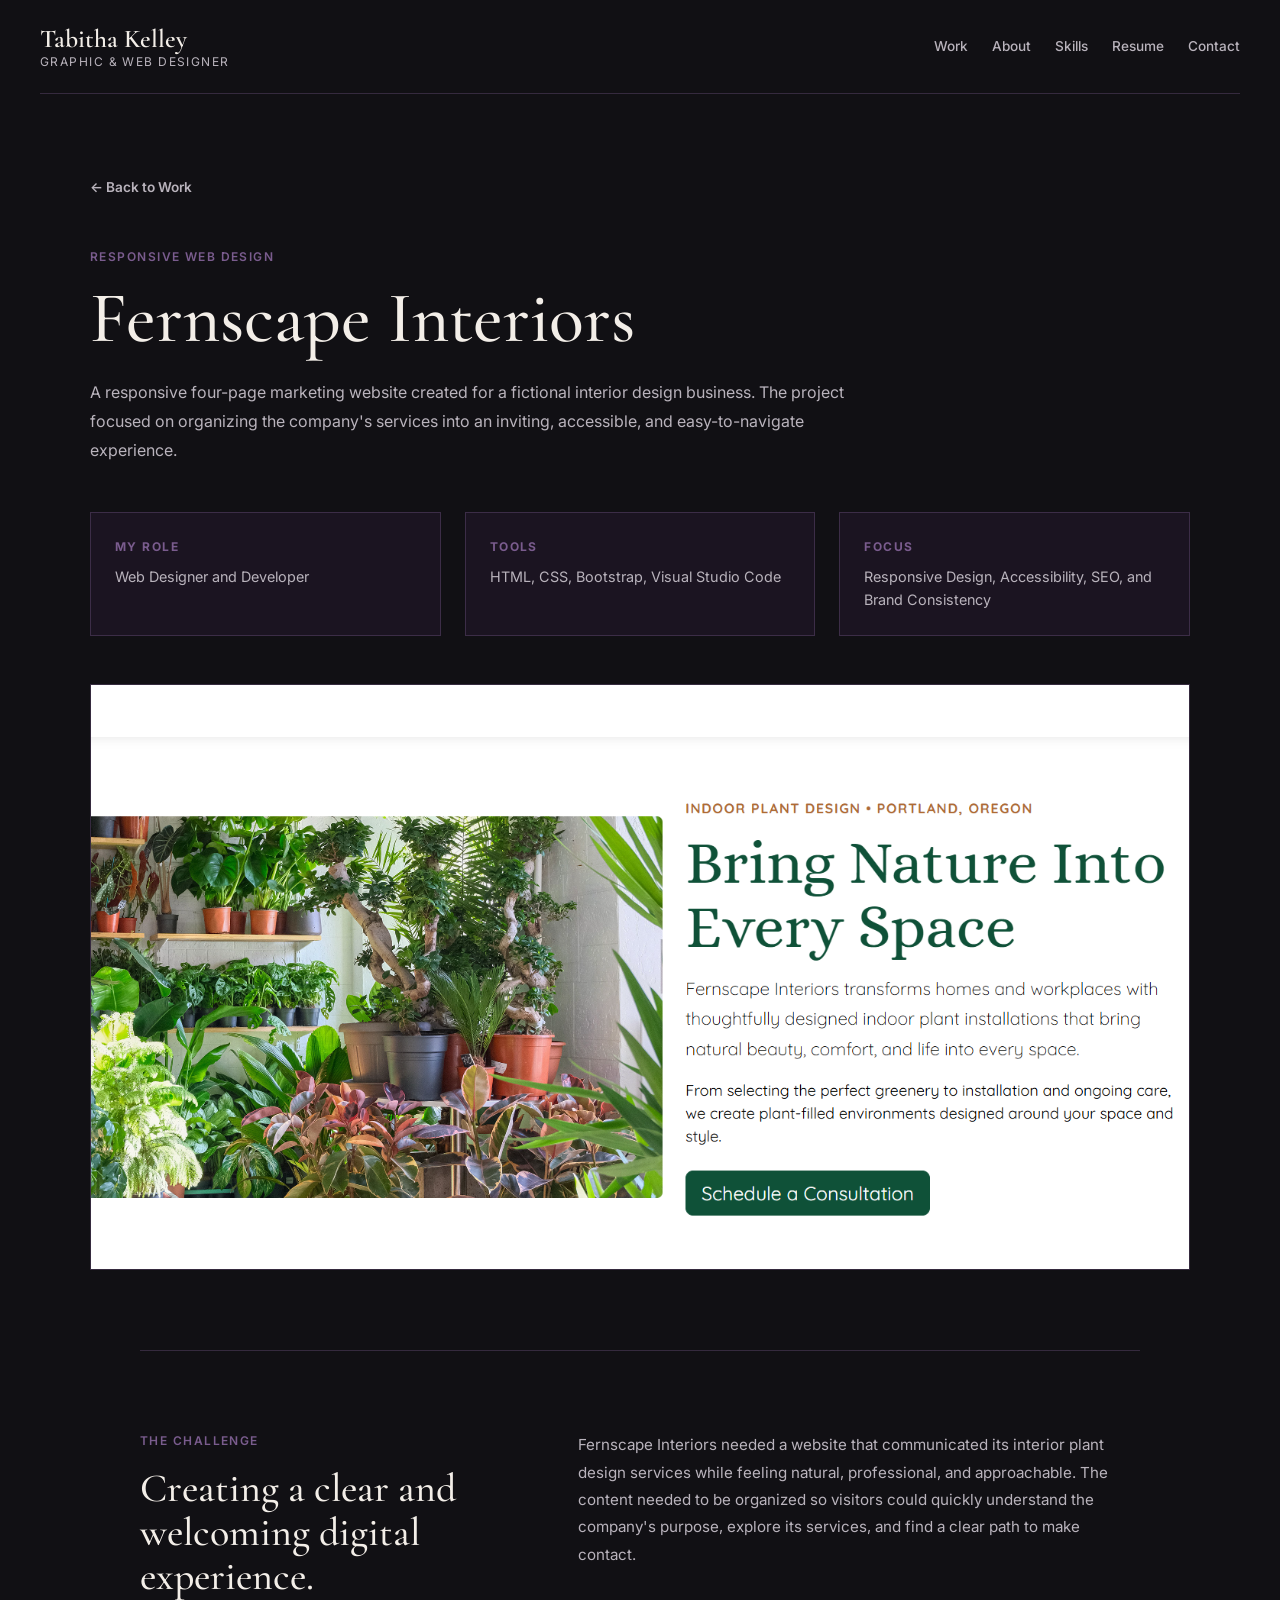
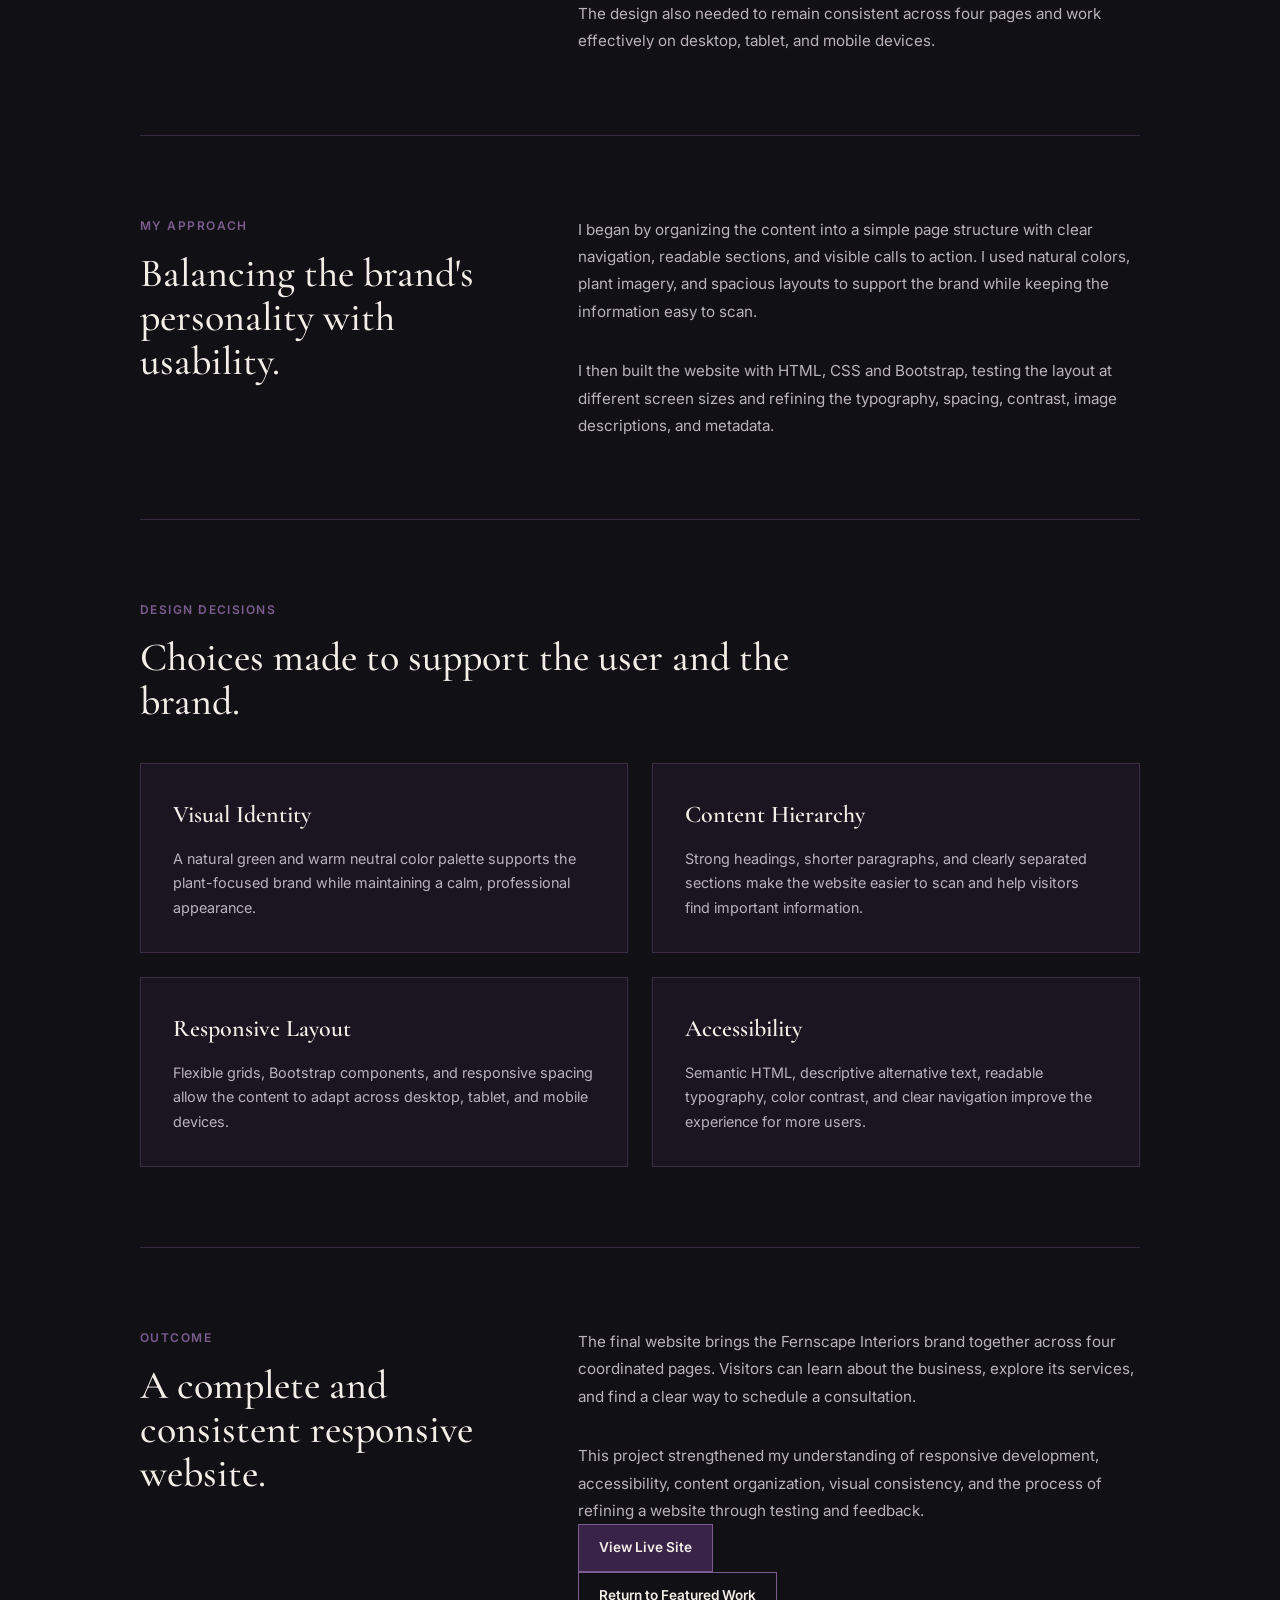
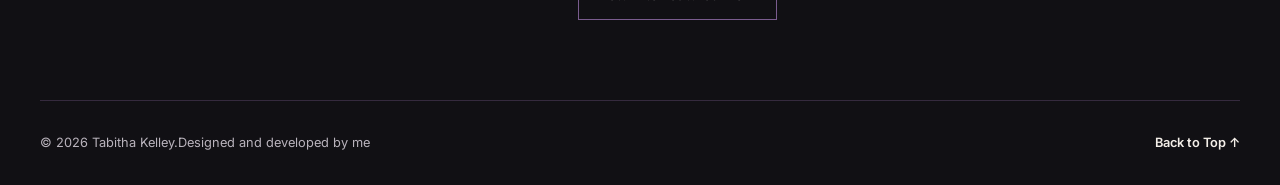
==== fernscape.html @ 34f07b7e "Add files via upload" ====
<!DOCTYPE html>
<html lang="en">

<head>
    <meta charset="UTF-8">
    <meta name="viewport" content="width=device-width, initial-scale=1.0">
    <title>Fernscape Interiors Case Study | Tabitha Kelley</title>
    <link rel="stylesheet" href="style.css">
    <script src="script.js" defer></script>
      <meta name="description"
        content="Fernscape Interiors responsive website case study by graphic and web designer Tabitha Kelley.">
</head>

<body id="top">
    <a class="skip-link" href="#main-content">Skip to main content</a>
    <header class="site-header">
        <a class="brand" href="index.html">
            <span class="brand-name">Tabitha Kelley</span>
            <span class="brand-title">Graphic &amp; Web Designer</span>
        </a>
        <nav class="site-nav" aria-label="Main navigation">
            <a href="index.html#work">Work</a>
            <a href="index.html#about">About</a>
            <a href="index.html#skills">Skills</a>
            <a href="index.html#resume">Resume</a>
            <a href="index.html#contact">Contact</a>
        </nav>
    </header>
    <main id="main-content">
        <section class="case-hero">
            <a class="back-link" href="index.html#work">← Back to Work</a>
            <p class="eyebrow">Responsive Web Design </p>
            <h1>Fernscape Interiors</h1>
            <p class="case-introduction">A responsive four-page marketing website created for a fictional interior design
                business. The project focused on organizing the company's services into an inviting, accessible, and
                easy-to-navigate experience.</p>
            <div class="case-details">
                <div>
                    <h2>My Role</h2>
                    <p>Web Designer and Developer </p>

                </div>
                <div>
                    <h2>Tools</h2>
                    <p>HTML, CSS, Bootstrap, Visual Studio Code</p>
                </div>
                <div>
                    <h2>Focus</h2>
                    <p>Responsive Design, Accessibility, SEO, and Brand Consistency</p>
                </div>
            </div>
            <img class="case-hero-image" src="assets/images/fernscape-homepage.png"
                alt="Fernscape Interiors homepage featuring indoor plants and consultation information">
        </section>
        <section class="case-section">
            <div class="case-section-heading">
                <p class="eyebrow">The Challenge</p>
                <h2>Creating a clear and welcoming digital experience.</h2>
            </div>
            <div class="case-text">
                <p>Fernscape Interiors needed a website that communicated its interior plant design services while
                    feeling natural, professional, and approachable. The content needed to be organized so visitors
                    could quickly understand the company's purpose, explore its services, and find a clear path to make
                    contact.</p>
                <p>The design also needed to remain consistent across four pages and work effectively on desktop,
                    tablet, and mobile devices.</p>
            </div>
        </section>
        <section class="case-section">
            <div class="case-section-heading">
                <p class="eyebrow">My Approach</p>
                <h2>Balancing the brand's personality with usability.</h2>
            </div>
            <div class="case-text">
                <p>I began by organizing the content into a simple page structure with clear navigation, readable
                    sections, and visible calls to action. I used natural colors, plant imagery, and spacious layouts to
                    support the brand while keeping the information easy to scan.</p>
                <p>I then built the website with HTML, CSS and Bootstrap, testing the layout at different screen sizes
                    and refining the typography, spacing, contrast, image descriptions, and metadata.</p>
            </div>
        </section>
        <section class="case-decisions">
            <div class="case-section-heading">
                <p class="eyebrow">Design Decisions</p>
                <h2>Choices made to support the user and the brand.</h2>
            </div>
            <div class="decision-grid">
                <article class="decision-card">
                    <h3>Visual Identity</h3>
                    <p>A natural green and warm neutral color palette supports the plant-focused brand while maintaining
                        a calm, professional appearance.</p>


                </article>
                <article class="decision-card">
                    <h3>Content Hierarchy</h3>
                    <p>Strong headings, shorter paragraphs, and clearly separated sections make the website easier to
                        scan and help visitors find important information.</p>
                </article>
                <article class="decision-card">
                    <h3>Responsive Layout</h3>
                    <p>Flexible grids, Bootstrap components, and responsive spacing allow the content to adapt across
                        desktop, tablet, and mobile devices.</p>
                </article>
                <article class="decision-card">
                    <h3>Accessibility</h3>
                    <p>Semantic HTML, descriptive alternative text, readable typography, color contrast, and clear
                        navigation improve the experience for more users.</p>
                </article>
            </div>
        </section>
        <section class="case-section case-outcome">
            <div class="case-section-heading">
                <p class="eyebrow">Outcome</p>
                <h2>A complete and consistent responsive website.</h2>
            </div>
            <div class="case-text">
                <p>The final website brings the Fernscape Interiors brand together across four coordinated pages.
                    Visitors can learn about the business, explore its services, and find a clear way to schedule a
                    consultation.</p>
                <p>This project strengthened my understanding of responsive development, accessibility, content
                    organization, visual consistency, and the process of refining a website through testing and
                    feedback.</p>
                    <div class="case-actions">
                        <a class="button primary-button" href="https://fernscape-interiors.netlify.app/" target="_blank" rel="noopener noreferrer">View Live Site</a>
                    </div>
                <a class="button secondary-button" href="index.html#work">Return to Featured Work</a>
            </div>
        </section>
    </main>
    <footer class="site-footer">
        <p>&copy; 2026 Tabitha Kelley.Designed and developed by me</p>
        <a href="#top" class="back-to-top">Back to Top ↑</a>
    </footer>

</body>

</html>
---- style.css ----
@import url("https://fonts.googleapis.com/css2?family=Cormorant+Garamond:wght@500;600&family=Inter:wght@400;500;600&display=swap");

:root {
    --color-black: #111014;
    --color-plum: #3a2348;
    --color-violet: #7a5c8e;
    --color-ivory: #f3eee8;
    --color-gray: #b9b3bc;

    --font-heading: "Cormorant Garamond", serif;
    --font-body: "Inter", sans-serif;
}

* {
    box-sizing: border-box;
    margin: 0;
    padding: 0;
}

html {
    scroll-behavior: smooth;
}

body {
    background-color: var(--color-black);
    color: var(--color-ivory);
    font-family: var(--font-body);
    line-height: 1.6;
}

a {
    color: inherit;
    text-decoration: none;
}

.site-header {
    display: flex;
    align-items: center;
    justify-content: space-between;
    gap: 2rem;
    width: min(100% - 3rem, 1200px);
    margin: 0 auto;
    padding: 1.5rem 0;
    border-bottom: 1px solid rgba(122, 92, 142, 0.35);
}

.brand {
    display: flex;
    flex-direction: column;
    line-height: 1.2;
}

.brand-name {
    font-family: var(--font-heading);
    font-size: 1.6rem;
    font-weight: 600;
}

.brand-title {
    color: var(--color-gray);
    font-size: 0.75rem;
    letter-spacing: 0.12em;
    text-transform: uppercase;
}

.site-nav {
    display: flex;
    align-items: center;
    gap: 1.5rem;
}

.site-nav a {
    color: var(--color-gray);
    font-size: 0.85rem;
    font-weight: 500;
    transition: color 0.2s ease;

}

.site-nav a:hover,
.site-nav a:focus {
    color: var(--color-ivory);
}

.hero {
    display: flex;
    align-items: center;
    min-height: 60vh;
    width: min(100% - 3rem, 1200px);
    margin: 0 auto;
    padding: 5rem 0;
}

.hero-content {
    max-width: 760px;
}

.eyebrow {
    margin-bottom: 1rem;
    color: var(--color-violet);
    font-size: 0.75rem;
    font-weight: 600;
    letter-spacing: 0.12em;
    text-transform: uppercase;
}

.hero h1 {
    max-width: 720px;
    font-family: var(--font-heading);
    font-size: clamp(2.4rem, svw, 3.75rem);
    font-weight: 500;
    line-height: 1.05;
    letter-spacing: -0.02em;
}

.hero-content>p:not(.eyebrow) {
    max-width: 650px;
    margin-top: 1.5rem;
    color: var(--color-gray);
    font-size: 1rem;
    line-height: 1.8;
}

.hero-buttons {
    display: flex;
    flex-wrap: wrap;
    gap: 1rem;
    margin-top: 2rem;
}

.button {
    display: inline-flex;
    align-items: center;
    justify-content: center;
    padding: 0.75rem 1.25rem;
    border: 1px solid var(--color-violet);
    font-size: 0.85rem;
    font-weight: 600;
    transition: background-color 0.2s ease, color 0.2s ease, border-color 0.2s ease;
}

.primary-button {
    background-color: var(--color-plum);
    color: var(--color-ivory);
}

.secondary-button {
    background-color: transparent;
    color: var(--color-ivory);
}

.button:hover,
.button:focus {
    background-color: var(--color-violet);
    border-color: var(--color-violet);
    color: var(--color-ivory);
}

.work-section {
    width: min(100% - 3rem, 1200px);
    margin: 0 auto;
    padding: 5rem 0;
}

.section-heading {
    max-width: 650px;
    margin-bottom: 2.5rem;
}

.section-heading h2 {
    font-family: var(--font-heading);
    font-size: clamp(2rem, 4vw, 3rem);
    font-weight: 500;
    line-height: 1.1;
}

.section-heading>p:not(.eyebrow) {
    margin-top: 1rem;
    color: var(--color-gray);
    font-size: 0.95rem;
    line-height: 1.8;
}

.project-grid {
    display: grid;
    gap: 2rem;
}

.project-card {
    display: grid;
    grid-template-columns: 1.15fr 1fr;
    overflow: hidden;
    background-color: rgba(58, 35, 72, 0.3);
    border: 1px solid rgba(122, 92, 142, 0.35);
}

.project-preview {
    display: grid;
    place-items: center;
    min-height: 360px;
    padding: 2rem;
    background: linear-gradient(rgba(17, 16, 20, 0.25), rgba(17, 16, 20, 0.65)), linear-gradient(135deg, var(--color-plum), var(--color-black));
    color: var(--color-gray);
    font-family: var(--font-heading);
    font-size: 1.25rem;
    letter-spacing: 0.04em;
}

.project-content {
    display: flex;
    flex-direction: column;
    justify-content: center;
    padding: 2.5rem;
}

.project-type {
    margin-bottom: 0.5rem;
    color: var(--color-violet);
    font-size: 0.75rem;
    font-weight: 600;
    letter-spacing: 0.12em;
    text-transform: uppercase;
}

.project-content h3 {
    font-family: var(--font-heading);
    font-size: 2rem;
    font-weight: 500;
    line-height: 1.2;
}

.project-content>p:not(.project-type) {
    margin-top: 1rem;
    color: var(--color-gray);
    font-size: 0.9rem;
    line-height: 1.7;
}

.project-tools {
    display: flex;
    flex-wrap: wrap;
    gap: 0.5rem;
    margin-top: 1rem;
    list-style: none;

}

.project-tools li {
    align-self: flex-start;
    margin-top: 1.75rem;
    color: var(--color-ivory);
    font-size: 0.85rem;
    font-weight: 600;
}

.project-link {
    align-self: flex-start;
    margin-top: 1.75rem;
    color: var(--color-ivory);
    font-size: 0.85rem;
    font-weight: 600;
}

.project-link:hover,
.project-link:focus {
    color: var(--color-violet);
}

.project-preview {
    padding: 0;
    overflow: hidden;
}

.project-preview img {
    display: block;
    width: 100%;
    height: 100%;
    min-height: 360px;
    object-fit: cover;
    object-position: center;
}

.about-section {
    display: grid;
    grid-template-columns: minmax(240px, 380px) 1fr;
    align-items: center;
    gap: 4rem;
    width: min(100% - 3rem, 1100px);
    margin: 0 auto;
    padding: 6rem 0;
    border-top: 1px solid rgba(122, 92, 142, 0.35);

}

.about-image {
    overflow: hidden;
    border: 1px solid rgba(122, 92, 142, 0.45);

}

.about-image img {
    display: block;
    width: 100%;
    aspect-ratio: 4 / 5;
    object-fit: cover;
    object-position: center top;
}

.about-content {
    max-width: 650px;
}

.about-content h2 {
    font-family: var(--font-heading);
    font-size: clamp(2rem, 4vw, 3rem);
    font-weight: 500;
    line-height: 1.1;
}

.about-content>p:not(.eyebrow) {
    margin-top: 1.25rem;
    color: var(--color-gray);
    font-size: 0.95rem;
    line-height: 1.8;
}

.skills-section {
    width: min(100% - 3rem, 1100px);
    margin: 0 auto;
    padding: 6rem 0;
    border-top: 1px solid rgba(122, 92, 142, 0.35);
}

.skills-grid {
    display: grid;
    grid-template-columns: repeat(3, 1fr);
    gap: 1.5rem;
}

.skill-group {
    padding: 2rem;
    background-color: rgba(58, 35, 72, 0.25);
    border: 1px solid rgba(122, 92, 142, 0.35);
}

.skill-group h3 {
    font-family: var(--font-heading);
    font-size: 1.25rem;
    font-weight: 600;
    margin-bottom: 1rem;
}

.skill-group ul {
    list-style: none;

}

.skill-group li {
    padding: 0.5rem 0;
    color: var(--color-gray);
    font-size: 0.9rem;
    border-bottom: 1px solid rgba(122, 92, 142, 0.2);
}

.skill-group li:last-child {
    border-bottom: none;
}

.resume-section {
    width: min(100% - 3rem, 1100px);
    margin: 0 auto;
    padding: 6rem 0;
    border-top: 1px solid rgba(122, 92, 142, 0.35);
}

.resume-content {
    max-width: 760px;
    padding: 3rem;
    background: linear-gradient(135deg, rgba(58, 35, 72, 0.5), rgba(17, 16, 20, 0.8));
    border: 1px solid rgba(122, 92, 142, 0.4);
}

.resume-content h2 {
    font-family: var(--font-heading);
    font-size: clamp(2rem, 4vw, 3rem);
    font-weight: 500;
    line-height: 1.1;
}

.resume-content>p:not(.eyebrow) {
    margin-top: 1.25rem;
    color: var(--color-gray);

}

.honors-list {
    margin: 1.5rem 0 2rem;
    padding-left: 1.25rem;
    color: var(--color-gray);
}

.honors-list li {
    margin-bottom: 0.65rem;
}

.contact-section {
    width: min(100% - 3rem, 1100px);
    margin: 0 auto;
    padding: 6rem 0;
    border-top: 1px solid rgba(122, 92, 142, 0.35);
}

.contact-content {
    max-width: 760px;
    margin: 0 auto;
}

.contact-content h2 {
    font-family: var(--font-heading);
    font-size: clamp(2rem, 4vw, 3rem);
    font-weight: 500;
    line-height: 1.1;
}

.contact-content>p:not(.eyebrow) {
    margin-top: 1.25rem;
    color: var(--color-gray);
    font-size: 0.95rem;
    line-height: 1.8;
}

.site-footer {
    display: flex;
    align-items: center;
    justify-content: space-between;
    gap: 2rem;
    width: min(100% - 3rem, 1200px);
    margin: 0 auto;
    padding: 2rem 0;
    border-top: 1px solid rgba(122, 92, 142, 0.35);
    color: var(--color-gray);
    font-size: 0.8rem;

}

.back-to-top {
    color: var(--color-ivory);
    font-weight: 600;
    transition: color 0.3s ease;

}

.back-to-top:hover,
.back-to-top:focus {
    color: var(--color-violet);
}

.case-hero {
    width: min(100% - 3rem, 1100px);
    margin: 0 auto;
    padding: 5rem 0;
}

.back-link {
    display: inline-block;
    margin-bottom: 3rem;
    color: var(--color-gray);
    font-weight: 600;
    font-size: 0.85rem;
}

.back-link:hover,
.back-link:focus {
    color: var(--color-violet);
}

.case-hero h1 {
    max-width: 800px;
    font-family: var(--font-heading);
    font-size: clamp(2.5rem, 6vw, 4.5rem);
    font-weight: 500;
    line-height: 1;
}

.case-introduction {
    max-width: 760px;
    margin-top: 1.5rem;
    color: var(--color-gray);
    font-size: 1rem;
    line-height: 1.8;
}

.case-details {
    display: grid;
    grid-template-columns: repeat(3, 1fr);
    gap: 1.5rem;
    margin: 3rem 0;
}

.case-details div {
    padding: 1.5rem;
    background-color: rgba(58, 35, 72, 0.25);
    border: 1px solid rgba(122, 92, 142, 0.35);

}

.case-details h2 {
    margin-bottom: 0.5rem;
    color: var(--color-violet);
    font-size: 0.75rem;
    letter-spacing: 0.12em;
    text-transform: uppercase;
}

.case-details p {
    color: var(--color-gray);
    font-size: 0.9rem;
    line-height: 1.6;
}

.case-hero-image {
    display: block;
    width: 100%;
    border: 1px solid rgba(122, 92, 142, 0.35);
}

.case-section {
    display: grid;
    grid-template-columns: minmax(240px, 0.8fr) 1.2fr;
    gap: 4rem;
    width: min(100% - 3rem, 1000px);
    margin: 0 auto;
    padding: 5rem 0;
    border-top: 1px solid rgba(122, 92, 142, 0.35);
}

.case-section-heading h2 {
    font-family: var(--font-heading);
    font-size: clamp(1.5rem, 4vw, 2.5rem);
    font-weight: 500;
    line-height: 1.1;
}

.case-text p {
    color: var(--color-gray);
    font-size: 0.95rem;
    line-height: 1.8;
}

.case-text p+p {
    margin-top: 2rem;
}

.case-decisions {
    width: min(100% - 3rem, 1000px);
    margin: 0 auto;
    padding: 5rem 0;
    border-top: 1px solid rgba(122, 92, 142, 0.35);
}

.case-decisions .case-section-heading {
    max-width: 650px;
    margin-bottom: 2.5rem;
}

.decision-grid {
    display: grid;
    grid-template-columns: repeat(2, 1fr);
    gap: 1.5rem;
}

.decision-card {
    padding: 2rem;
    background-color: rgba(58, 35, 72, 0.25);
    border: 1px solid rgba(122, 92, 142, 0.35);
}

.decision-card h3 {
    margin-bottom: 0.75rem;
    font-family: var(--font-heading);
    font-size: 1.5rem;
    font-weight: 600;
}

.decision-card p {
    color: var(--color-gray);
    font-size: 0.9rem;
    line-height: 1.7;
}

.skip-link {
    position: absolute;
    top: -100px;
    left: 1rem;
    z-index: 1000;
    padding: 0.75rem 1rem;
    background-color: var(--color-ivory);
    color: var(--color-black);
    font-weight: 600;
}

.skip-link:focus {
    top: 1rem;
}

@media (max-width: 760px) {
    .site-header {
        flex-direction: column;
        align-items: flex-start;
        gap: 1.25rem;
    }

    .site-nav {
        flex-wrap: wrap;
        gap: 0.75rem 1.25rem;
    }

    .hero {
        min-height: auto;
        padding: 4rem 0;

    }

    .hero h1 {
        font-size: clamp(2.2rem, 11vw, 3rem);

    }

    .project-card {
        grid-template-columns: 1fr;
    }

    .project-preview img {
        min-height: 240px;
    }

    .project-content {
        padding: 2rem;
    }

    .about-section {
        grid-template-columns: 1fr;
        gap: 2.5rem;
    }

    .about-image {
        max-width: 380px;
    }

    .skills-grid {
        grid-template-columns: 1fr;
    }

    .resume-content {
        padding: 2rem;
    }

    .site-footer {
        flex-direction: column;
        align-items: flex-start;
        gap: 0.75rem;
    }

    .case-details {
        grid-template-columns: 1fr;
    }

    .case-section {
        grid-template-columns: 1fr;
        gap: 2rem;
    }

    .decision-grid {
        grid-template-columns: 1fr;
    }
}

a:focus-visible,
button:focus-visible {
    outline: 3px solid var(--color-violet);
    outline-offset: 4px;
}

@media (prefers-reduced-motion: reduce) {
    html {
        scroll-behavior: auto;
    }

    *,
    *::before,
    *::after {
        scroll-behavior: auto !important;
        transition-duration: 0.01ms !important;
        animation-duration: 0.01ms !important;
        animation-iteration-count: 1 !important;
    }
}
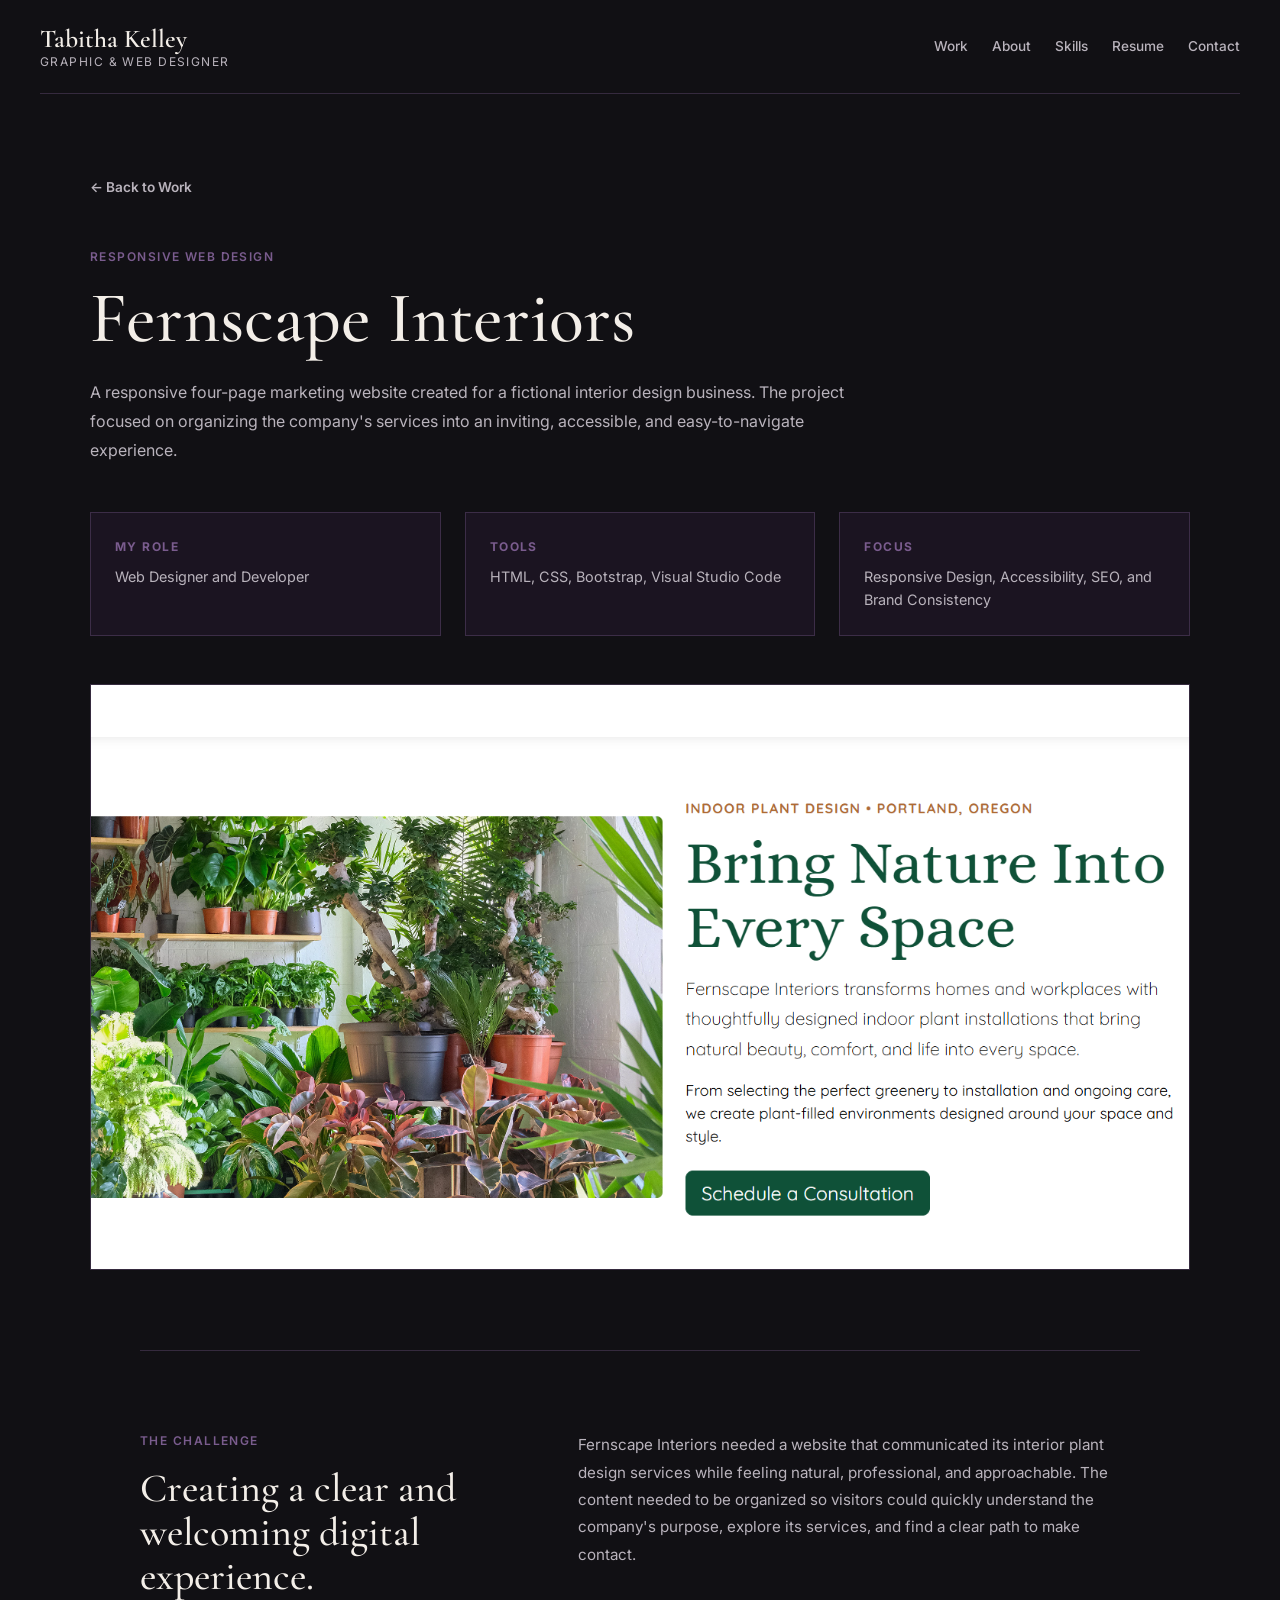
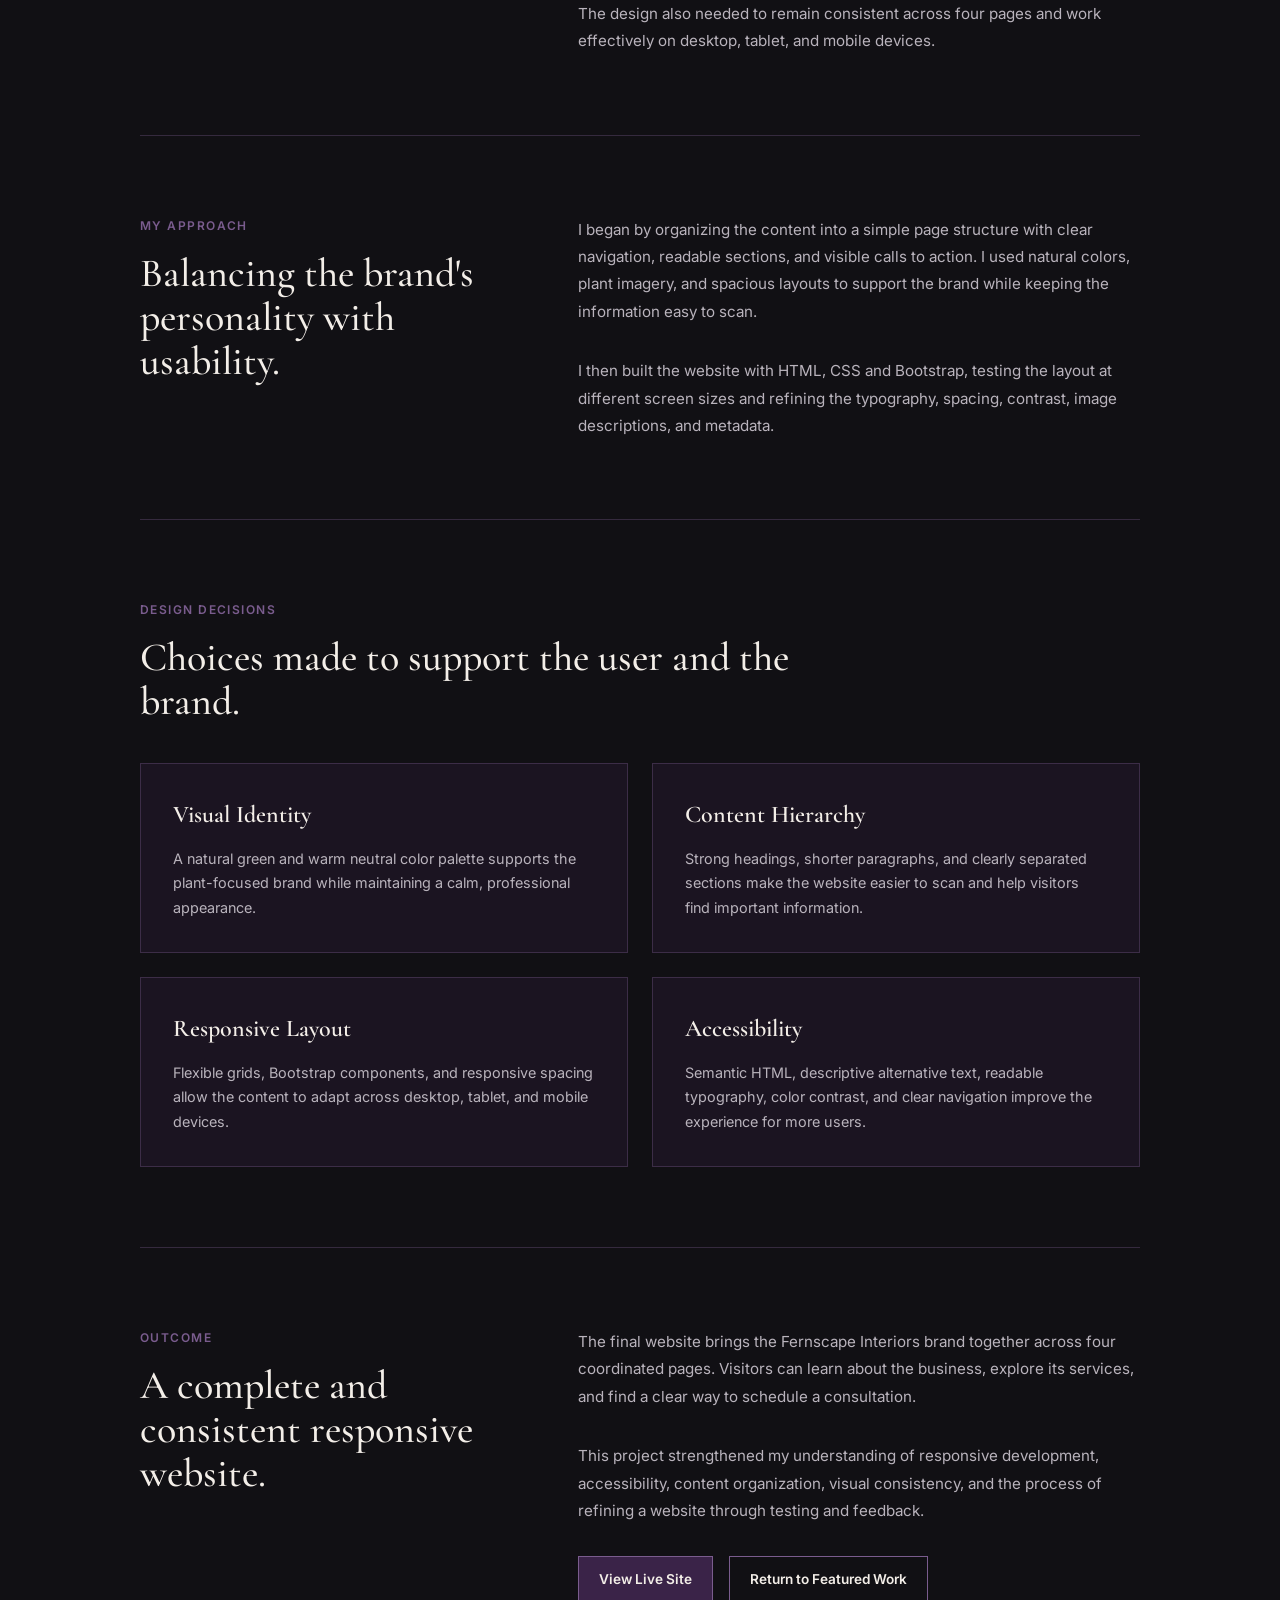
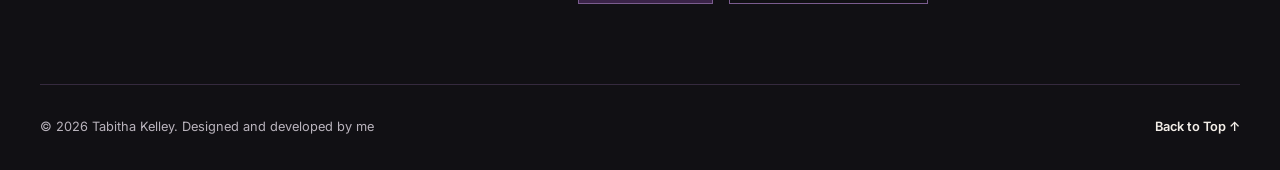
==== commit b616a280: "Add files via upload" ====
--- a/fernscape.html
+++ b/fernscape.html
@@ -123,13 +123,13 @@
                     feedback.</p>
                     <div class="case-actions">
                         <a class="button primary-button" href="https://fernscape-interiors.netlify.app/" target="_blank" rel="noopener noreferrer">View Live Site</a>
-                    </div>
                 <a class="button secondary-button" href="index.html#work">Return to Featured Work</a>
+                </div>
             </div>
         </section>
     </main>
     <footer class="site-footer">
-        <p>&copy; 2026 Tabitha Kelley.Designed and developed by me</p>
+        <p>&copy; 2026 Tabitha Kelley. Designed and developed by me</p>
         <a href="#top" class="back-to-top">Back to Top ↑</a>
     </footer>
 
--- a/style.css
+++ b/style.css
@@ -327,7 +327,7 @@
 .skills-section {
     width: min(100% - 3rem, 1100px);
     margin: 0 auto;
-    padding: 6rem 0;
+    padding: 5rem 0 3rem;
     border-top: 1px solid rgba(122, 92, 142, 0.35);
 }
 
@@ -369,12 +369,12 @@
 .resume-section {
     width: min(100% - 3rem, 1100px);
     margin: 0 auto;
-    padding: 6rem 0;
+    padding: 4rem 0 5rem;
     border-top: 1px solid rgba(122, 92, 142, 0.35);
 }
 
 .resume-content {
-    max-width: 760px;
+    max-width: 100%;
     padding: 3rem;
     background: linear-gradient(135deg, rgba(58, 35, 72, 0.5), rgba(17, 16, 20, 0.8));
     border: 1px solid rgba(122, 92, 142, 0.4);
@@ -391,6 +391,27 @@
     margin-top: 1.25rem;
     color: var(--color-gray);
 
+}
+.resume-grid {
+  display: grid;
+  grid-template-columns: 0.8fr 1.2fr;
+  gap: 3rem;
+  margin-top: 1.5rem;
+}
+
+.education-summary p,
+.education-details {
+  color: var(--color-gray);
+  font-size: 0.95rem;
+  line-height: 1.8;
+}
+
+.education-summary .button {
+  margin-top: 2rem;
+}
+
+.education-details .degree {
+  color: var(--color-ivory);
 }
 
 .honors-list {
@@ -602,6 +623,16 @@
 .skip-link:focus {
     top: 1rem;
 }
+.case-actions {
+    display:flex;
+    flex-wrap:wrap;
+    align-items: center;
+    gap: 1rem;
+    margin-top: 2rem;
+}
+.case-actions .button {
+    margin-top: 0;
+}
 
 @media (max-width: 760px) {
     .site-header {
